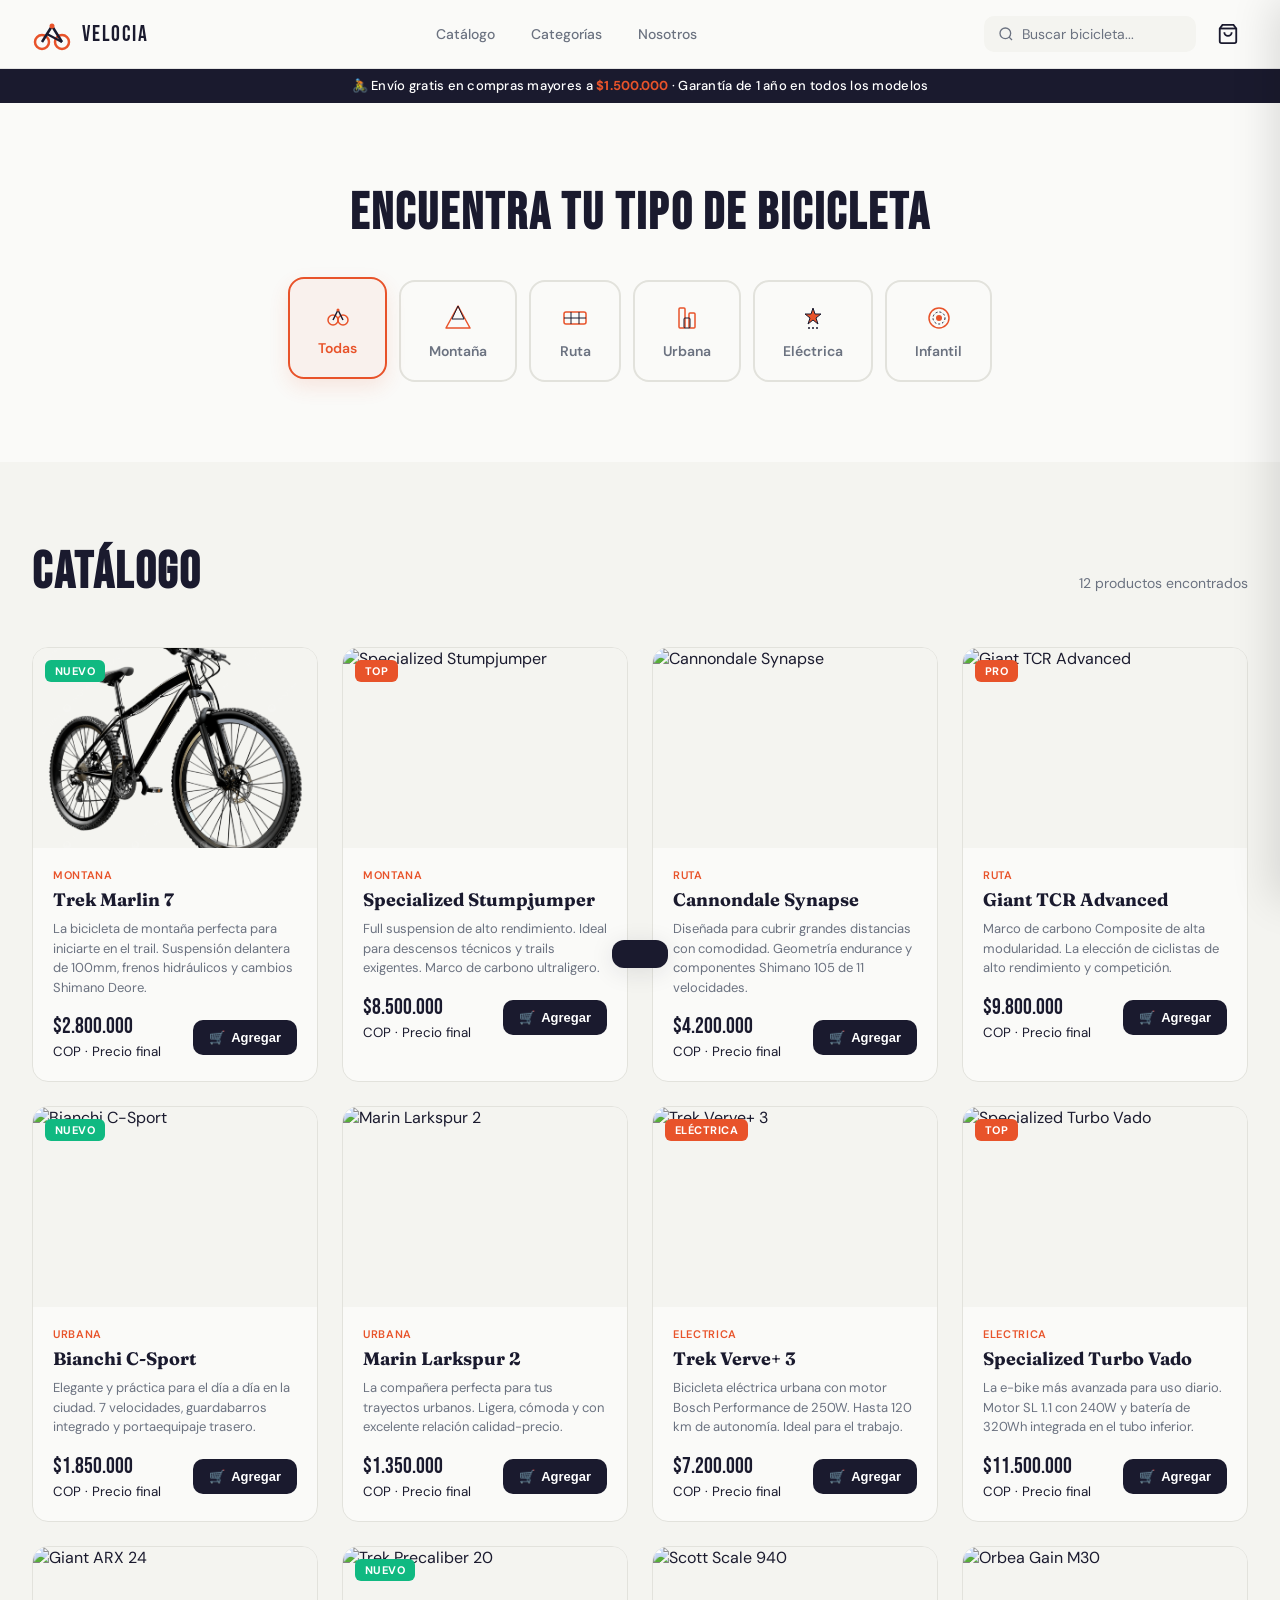
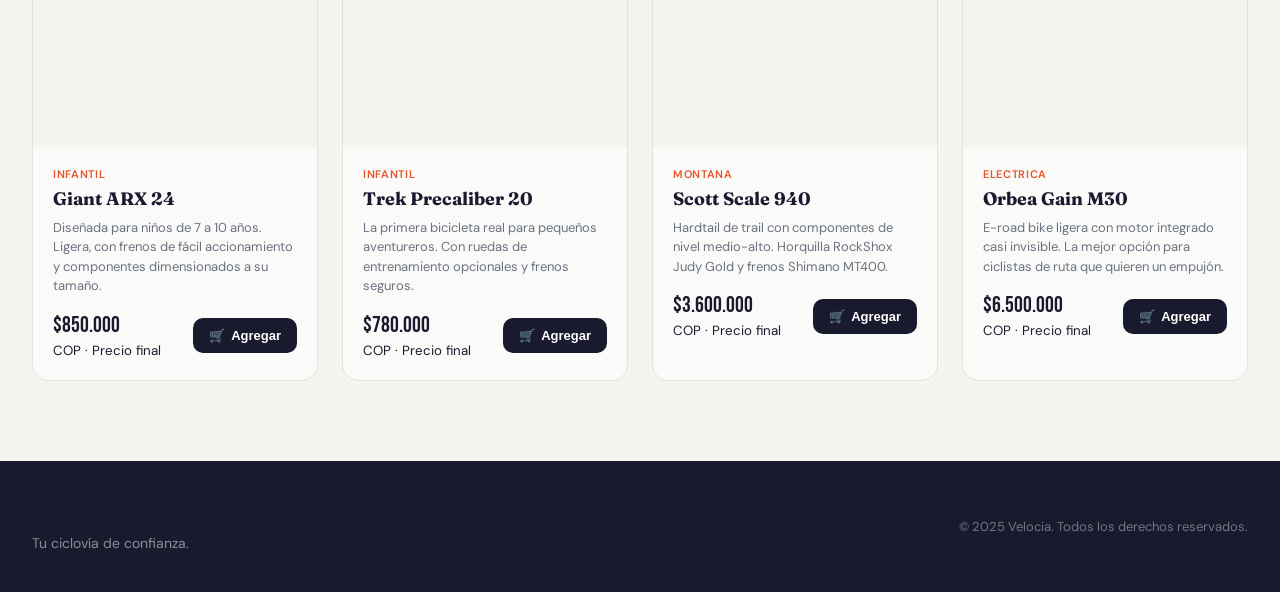
==== catalogo.html @ b2448e9e "Add files via upload" ====
<!DOCTYPE html>
<html lang="es">
<head>
  <meta charset="UTF-8">
  <meta name="viewport" content="width=device-width, initial-scale=1.0">
  <title>VELOCIA — Catálogo de Bicicletas</title>
  <link rel="preconnect" href="https://fonts.googleapis.com">
  <link href="https://fonts.googleapis.com/css2?family=Bebas+Neue&family=DM+Sans:wght@300;400;500;600&family=Fraunces:ital,wght@0,300;0,700;1,400&display=swap" rel="stylesheet">
  <link rel="stylesheet" href="styles.css">
</head>
<body>

  <!-- NAVBAR -->
  <nav id="navbar">
    <div class="nav-inner">
      <a href="index.html" class="nav-logo">
        <svg viewBox="0 0 40 40" fill="none" xmlns="http://www.w3.org/2000/svg">
          <circle cx="10" cy="28" r="7" stroke="#E8532A" stroke-width="2.5" fill="none"/>
          <circle cx="30" cy="28" r="7" stroke="#E8532A" stroke-width="2.5" fill="none"/>
          <path d="M10 28 L20 12 L30 28" stroke="#1A1A2E" stroke-width="2.5" stroke-linejoin="round" fill="none"/>
          <path d="M15 20 L30 28" stroke="#1A1A2E" stroke-width="2" fill="none"/>
          <circle cx="20" cy="12" r="2.5" fill="#E8532A"/>
        </svg>
        <span class="nav-logo-text">VELOCIA</span>
      </a>
      <div class="nav-menu">
        <a href="catalogo.html" class="nav-link">Catálogo</a>
        <a href="index.html" class="nav-link">Categorías</a>
        <a href="nosotros.html" class="nav-link">Nosotros</a>
      </div>
      <div class="nav-actions">
        <div class="search-box">
          <svg width="16" height="16" viewBox="0 0 24 24" fill="none" stroke="currentColor" stroke-width="2"><circle cx="11" cy="11" r="8"/><path d="m21 21-4.35-4.35"/></svg>
          <input type="text" id="searchInput" placeholder="Buscar bicicleta...">
        </div>
        <button class="cart-btn" id="cartToggle" aria-label="Carrito">
          <svg width="22" height="22" viewBox="0 0 24 24" fill="none" stroke="currentColor" stroke-width="2"><path d="M6 2 3 6v14a2 2 0 0 0 2 2h14a2 2 0 0 0 2-2V6l-3-4z"/><line x1="3" y1="6" x2="21" y2="6"/><path d="M16 10a4 4 0 0 1-8 0"/></svg>
          <span class="cart-count" id="cartCount">0</span>
        </button>
      </div>
    </div>
  </nav>

  <!-- PROMO BAR -->
  <div class="promo-bar">
    🚴 Envío gratis en compras mayores a <span>$1.500.000</span> · Garantía de 1 año en todos los modelos
  </div>

  <!-- CATEGORIAS -->
  <section id="categorias" class="section-pad">
    <div class="container">
      <h2 class="section-title">Encuentra tu tipo de bicicleta</h2>
      <div class="cats-grid">
        <button class="cat-card active" data-cat="todos">
          <img class="cat-icon" src="img/cat-todas.svg" alt="Todas">
          <span>Todas</span>
        </button>
        <button class="cat-card" data-cat="montana">
          <img class="cat-icon" src="img/cat-montana.svg" alt="Montaña">
          <span>Montaña</span>
        </button>
        <button class="cat-card" data-cat="ruta">
          <img class="cat-icon" src="img/cat-ruta.svg" alt="Ruta">
          <span>Ruta</span>
        </button>
        <button class="cat-card" data-cat="urbana">
          <img class="cat-icon" src="img/cat-urbana.svg" alt="Urbana">
          <span>Urbana</span>
        </button>
        <button class="cat-card" data-cat="electrica">
          <img class="cat-icon" src="img/cat-electrica.svg" alt="Eléctrica">
          <span>Eléctrica</span>
        </button>
        <button class="cat-card" data-cat="infantil">
          <img class="cat-icon" src="img/cat-infantil.svg" alt="Infantil">
          <span>Infantil</span>
        </button>
      </div>
    </div>
  </section>

  <!-- CATALOGO -->
  <section id="catalogo" class="section-pad bg-light">
    <div class="container">
      <div class="catalogo-header">
        <h2 class="section-title">Catálogo</h2>
        <p id="resultCount" class="result-count"></p>
      </div>
      <div id="productGrid" class="product-grid"></div>
    </div>
  </section>

  <!-- FOOTER -->
  <footer>
    <div class="container footer-inner">
      <div class="footer-brand">
        <span class="nav-logo-text" style="font-size:22px">VELOCIA</span>
        <p>Tu ciclovía de confianza.</p>
      </div>
      <div class="footer-links">
        <span>© 2025 Velocia. Todos los derechos reservados.</span>
      </div>
    </div>
  </footer>

  <!-- CARRITO SIDEBAR -->
  <div id="cartOverlay" class="cart-overlay"></div>
  <aside id="cartSidebar" class="cart-sidebar">
    <div class="cart-header">
      <h3>Tu Carrito 🛒</h3>
      <button class="cart-close" id="cartClose">✕</button>
    </div>
    <div id="cartItems" class="cart-items"></div>
    <div class="cart-footer" id="cartFooter" style="display:none">
      <div class="cart-total-row">
        <span>Total</span>
        <span id="cartTotal" class="cart-total-amount">$0</span>
      </div>
      <button class="btn-primary full" id="btnComprar">Finalizar Compra</button>
      <button class="btn-ghost-red full" id="btnVaciar">Vaciar carrito</button>
    </div>
    <div id="cartEmpty" class="cart-empty">
      <span style="font-size:3rem">🚲</span>
      <p>Tu carrito está vacío.<br>¡Agrega tu primera bicicleta!</p>
    </div>
  </aside>

  <!-- TOAST -->
  <div id="toast" class="toast"></div>

  <!-- MODAL PRODUCTO -->
  <div id="productModal" class="modal-overlay">
    <div class="modal-box" id="modalBox"></div>
  </div>

  <script type="module">
    import './models.js';
    import './data.js';
    import './ui.js';
  </script>
</body>
</html>
---- styles.css ----
/* ===================== RESET & ROOT ===================== */
:root {
  --negro: #1A1A2E;
  --naranja: #E8532A;
  --naranja-suave: #F97316;
  --gris: #F4F4F0;
  --gris-medio: #E2E2DC;
  --blanco: #FAFAF8;
  --texto: #1A1A2E;
  --texto-suave: #6B7280;
  --sombra: 0 4px 24px rgba(26,26,46,0.10);
  --radius: 16px;
}
* { margin: 0; padding: 0; box-sizing: border-box; }
html { scroll-behavior: smooth; }
body {
  font-family: 'DM Sans', sans-serif;
  background: var(--blanco);
  color: var(--texto);
  overflow-x: hidden;
}

/* ===================== NAVBAR ===================== */
#navbar {
  position: fixed; top: 0; left: 0; right: 0; z-index: 1000;
  background: rgba(250,250,248,0.96);
  backdrop-filter: blur(14px);
  border-bottom: 1px solid rgba(26,26,46,0.08);
}
.nav-inner {
  max-width: 1280px; margin: 0 auto;
  display: flex; align-items: center; justify-content: space-between;
  padding: 0 32px; height: 68px;
}
.nav-logo { display: flex; align-items: center; gap: 10px; text-decoration: none; }
.nav-logo svg { width: 40px; height: 40px; }
.nav-logo-text {
  font-family: 'Bebas Neue', cursive;
  font-size: 22px; letter-spacing: 0.08em;
  color: var(--negro);
}
.nav-menu { display: flex; gap: 4px; align-items: center; }
.nav-link {
  text-decoration: none; color: var(--texto-suave);
  font-size: 14px; font-weight: 500;
  padding: 8px 16px; border-radius: 10px;
  transition: all 0.2s;
}
.nav-link:hover { color: var(--naranja); background: rgba(232,83,42,0.07); }
.nav-actions { display: flex; align-items: center; gap: 12px; }
.search-box {
  display: flex; align-items: center; gap: 8px;
  background: var(--gris); border-radius: 10px;
  padding: 9px 14px;
}
.search-box svg { color: var(--texto-suave); flex-shrink: 0; }
.search-box input {
  border: none; background: none; outline: none;
  font-family: 'DM Sans', sans-serif; font-size: 14px;
  color: var(--texto); width: 160px;
}
.search-box input::placeholder { color: var(--texto-suave); }
.cart-btn {
  position: relative; background: none; border: none; cursor: pointer;
  padding: 9px; border-radius: 10px; transition: background 0.2s; display: flex;
}
.cart-btn:hover { background: rgba(232,83,42,0.07); }
.cart-btn svg { color: var(--negro); }
.cart-count {
  position: absolute; top: 3px; right: 3px;
  background: var(--naranja); color: #fff;
  font-size: 10px; font-weight: 700;
  width: 18px; height: 18px; border-radius: 50%;
  display: none; align-items: center; justify-content: center;
}
.cart-count.visible { display: flex; }

/* ===================== PROMO BAR ===================== */
.promo-bar {
  background: var(--negro); color: #fff;
  text-align: center; font-size: 13px; padding: 9px;
  margin-top: 68px; font-weight: 500; letter-spacing: 0.02em;
}
.promo-bar span { color: var(--naranja); font-weight: 700; }

/* ===================== HERO ===================== */
#hero {
  min-height: 90vh; display: flex; align-items: center;
  position: relative; overflow: hidden;
  background: linear-gradient(130deg, #f7f5f0 0%, #fff0ec 60%, #faf8f4 100%);
}
.hero-bg { position: absolute; inset: 0; pointer-events: none; overflow: hidden; }
.hero-circle {
  position: absolute; border-radius: 50%;
}
.c1 {
  width: 600px; height: 600px; top: -150px; right: -150px;
  background: radial-gradient(circle, rgba(232,83,42,0.10), transparent 70%);
  animation: floatA 10s ease-in-out infinite;
}
.c2 {
  width: 350px; height: 350px; bottom: -80px; left: -80px;
  background: radial-gradient(circle, rgba(26,26,46,0.06), transparent 70%);
  animation: floatA 14s ease-in-out infinite reverse;
}
.hero-stripe {
  position: absolute; top: 0; right: 30%; width: 3px; height: 100%;
  background: linear-gradient(to bottom, transparent, rgba(232,83,42,0.15), transparent);
}
@keyframes floatA {
  0%, 100% { transform: translate(0,0); }
  50% { transform: translate(20px, -20px); }
}
.hero-content {
  max-width: 1280px; margin: 0 auto; padding: 100px 32px 60px;
  display: grid; grid-template-columns: 1fr 1fr;
  gap: 60px; align-items: center; width: 100%;
}
.hero-tag {
  display: inline-block; background: rgba(232,83,42,0.10);
  color: var(--naranja); font-size: 13px; font-weight: 600;
  padding: 6px 14px; border-radius: 20px; margin-bottom: 20px;
  letter-spacing: 0.02em;
}
.hero-title {
  font-family: 'Bebas Neue', cursive;
  font-size: clamp(64px, 8vw, 110px);
  line-height: 0.92; letter-spacing: 0.03em;
  color: var(--negro); margin-bottom: 24px;
}
.hero-title em {
  font-family: 'Fraunces', serif;
  font-style: italic; color: var(--naranja);
  font-weight: 700;
}
.hero-sub {
  font-size: 17px; color: var(--texto-suave);
  max-width: 420px; line-height: 1.6; margin-bottom: 36px;
}
.hero-btns { display: flex; gap: 14px; align-items: center; flex-wrap: wrap; margin-bottom: 40px; }
.btn-primary {
  background: var(--naranja); color: #fff;
  padding: 14px 30px; border-radius: 12px; text-decoration: none;
  font-weight: 600; font-size: 15px; border: none; cursor: pointer;
  transition: all 0.2s; display: inline-block;
}
.btn-primary:hover { background: #d44621; transform: translateY(-2px); box-shadow: 0 8px 24px rgba(232,83,42,0.3); }
.btn-ghost {
  background: none; border: none; cursor: pointer;
  color: var(--negro); font-size: 15px; font-weight: 500;
  text-decoration: none; transition: color 0.2s;
}
.btn-ghost:hover { color: var(--naranja); }
.hero-stats { display: flex; gap: 32px; }
.stat span { font-family: 'Bebas Neue', cursive; font-size: 32px; color: var(--negro); }
.stat p { font-size: 13px; color: var(--texto-suave); }
.hero-img-wrap {
  position: relative; display: flex; justify-content: center; align-items: center;
}
.hero-badge {
  position: absolute; top: 20px; right: 20px;
  background: var(--naranja); color: #fff;
  font-family: 'Bebas Neue', cursive; font-size: 16px;
  letter-spacing: 0.06em; padding: 8px 16px;
  border-radius: 8px; z-index: 2;
}
.hero-bike-visual {
  background: rgba(232,83,42,0.05); border-radius: 50%;
  width: 420px; height: 420px;
  display: flex; align-items: center; justify-content: center;
  animation: floatA 6s ease-in-out infinite;
}
.bike-svg { width: 340px; height: 220px; }

/* ===================== UTILS ===================== */
.container { max-width: 1280px; margin: 0 auto; padding: 0 32px; }
.section-pad { padding: 80px 0; }
.bg-light { background: var(--gris); }
.section-title {
  font-family: 'Bebas Neue', cursive;
  font-size: clamp(36px, 4vw, 52px);
  letter-spacing: 0.04em; color: var(--negro); margin-bottom: 8px;
  text-align: center;
}
.section-title.left { text-align: left; }
.section-sup {
  font-size: 13px; font-weight: 600; color: var(--naranja);
  text-transform: uppercase; letter-spacing: 0.08em; margin-bottom: 10px;
}

/* ===================== CATEGORIAS ===================== */
.cats-grid {
  display: flex; gap: 12px; flex-wrap: wrap; justify-content: center; margin-top: 36px;
}
.cat-card {
  display: flex; flex-direction: column; align-items: center; gap: 8px;
  background: var(--blanco); border: 2px solid var(--gris-medio);
  border-radius: 16px; padding: 20px 28px; cursor: pointer;
  font-family: 'DM Sans', sans-serif; font-size: 14px; font-weight: 600;
  color: var(--texto-suave); transition: all 0.2s;
}
.cat-card:hover, .cat-card.active {
  border-color: var(--naranja); color: var(--naranja);
  background: rgba(232,83,42,0.05); transform: translateY(-3px);
  box-shadow: 0 8px 20px rgba(232,83,42,0.12);
}
.cat-icon { width: 32px; height: 32px; }

/* ===================== CATALOGO ===================== */
.catalogo-header {
  display: flex; align-items: baseline; justify-content: space-between; flex-wrap: wrap;
  margin-bottom: 36px; gap: 12px;
}
.result-count { color: var(--texto-suave); font-size: 14px; }
.product-grid {
  display: grid;
  grid-template-columns: repeat(auto-fill, minmax(280px, 1fr));
  gap: 24px;
}
.product-card {
  background: var(--blanco); border-radius: var(--radius);
  border: 1px solid var(--gris-medio);
  overflow: hidden; transition: all 0.3s; cursor: pointer;
  animation: fadeUp 0.5s ease both;
}
.product-card:hover {
  transform: translateY(-6px);
  box-shadow: 0 20px 40px rgba(26,26,46,0.12);
  border-color: var(--naranja);
}
@keyframes fadeUp {
  from { opacity: 0; transform: translateY(20px); }
  to { opacity: 1; transform: translateY(0); }
}
.card-img-wrap {
  background: var(--gris); height: 200px;
  display: flex; align-items: center; justify-content: center;
  position: relative; overflow: hidden;
}
.card-img {
  width: 100%; height: 100%; object-fit: cover;
  transition: transform 0.3s;
}
.product-card:hover .card-img { transform: scale(1.08); }
.card-badge {
  position: absolute; top: 12px; left: 12px;
  background: var(--naranja); color: #fff;
  font-size: 11px; font-weight: 700; padding: 4px 10px; border-radius: 6px;
  text-transform: uppercase; letter-spacing: 0.04em;
}
.card-badge.new { background: #10B981; }
.card-body { padding: 20px; }
.card-cat {
  font-size: 11px; font-weight: 600; color: var(--naranja);
  text-transform: uppercase; letter-spacing: 0.06em; margin-bottom: 6px;
}
.card-name { font-family: 'Fraunces', serif; font-size: 18px; font-weight: 700; margin-bottom: 8px; color: var(--negro); }
.card-desc { font-size: 13px; color: var(--texto-suave); line-height: 1.5; margin-bottom: 16px; }
.card-footer { display: flex; align-items: center; justify-content: space-between; }
.card-price { font-family: 'Bebas Neue', cursive; font-size: 22px; color: var(--negro); }
.card-price small { font-family: 'DM Sans', sans-serif; font-size: 12px; color: var(--texto-suave); display: block; font-weight: 400; }
.btn-add {
  background: var(--negro); color: #fff;
  border: none; padding: 10px 16px; border-radius: 10px;
  font-size: 13px; font-weight: 600; cursor: pointer;
  transition: all 0.2s; display: flex; align-items: center; gap: 6px;
}
.btn-add:hover { background: var(--naranja); transform: scale(1.05); }

/* ===================== NOSOTROS ===================== */
.nosotros-wrap { display: grid; grid-template-columns: 1fr 1fr; gap: 64px; align-items: center; }
.nosotros-desc { color: var(--texto-suave); line-height: 1.7; margin: 20px 0 28px; font-size: 15px; }
.nosotros-features { list-style: none; display: flex; flex-direction: column; gap: 10px; }
.nosotros-features li { font-size: 14px; font-weight: 500; color: var(--texto); }
.nosotros-visual { display: grid; grid-template-columns: 1fr 1fr; grid-template-rows: 1fr 1fr; gap: 16px; }
.visual-card {
  background: var(--negro); color: #fff;
  border-radius: 16px; padding: 28px 24px;
  font-family: 'Bebas Neue', cursive; font-size: 36px; line-height: 1.1;
  display: flex; flex-direction: column; gap: 6px;
}
.visual-card small { font-family: 'DM Sans', sans-serif; font-size: 13px; font-weight: 400; opacity: 0.7; }
.vc1 { background: var(--naranja); grid-column: 1; }
.vc2 { background: var(--negro); grid-column: 2; }
.vc3 { background: var(--gris); color: var(--negro); font-size: 40px; grid-column: 1 / 3; text-align: center; padding: 24px; }
.vc3 small { color: var(--texto-suave); }

/* ===================== FOOTER ===================== */
footer { background: var(--negro); color: #fff; padding: 40px 0; }
.footer-inner { display: flex; align-items: center; justify-content: space-between; flex-wrap: wrap; gap: 20px; }
.footer-brand p { font-size: 14px; color: rgba(255,255,255,0.5); margin-top: 6px; }
.footer-links { color: rgba(255,255,255,0.4); font-size: 13px; }

/* ===================== CARRITO SIDEBAR ===================== */
.cart-overlay {
  position: fixed; inset: 0; background: rgba(0,0,0,0.4); z-index: 1100;
  opacity: 0; pointer-events: none; transition: opacity 0.3s;
}
.cart-overlay.open { opacity: 1; pointer-events: auto; }
.cart-sidebar {
  position: fixed; top: 0; right: 0; width: 400px; max-width: 95vw; height: 100vh;
  background: var(--blanco); z-index: 1200;
  transform: translateX(100%); transition: transform 0.35s cubic-bezier(0.4,0,0.2,1);
  display: flex; flex-direction: column; box-shadow: -8px 0 40px rgba(0,0,0,0.12);
}
.cart-sidebar.open { transform: translateX(0); }
.cart-header {
  display: flex; align-items: center; justify-content: space-between;
  padding: 24px; border-bottom: 1px solid var(--gris-medio);
}
.cart-header h3 { font-family: 'Fraunces', serif; font-size: 20px; font-weight: 700; }
.cart-close { background: none; border: none; cursor: pointer; font-size: 18px; color: var(--texto-suave); padding: 4px 8px; border-radius: 6px; }
.cart-close:hover { background: var(--gris); }
.cart-items { flex: 1; overflow-y: auto; padding: 16px; display: flex; flex-direction: column; gap: 12px; }
.cart-item {
  background: var(--gris); border-radius: 12px; padding: 16px;
  display: grid; grid-template-columns: auto 1fr auto;
  gap: 12px; align-items: center;
}
.cart-item-emoji { width: 50px; height: 50px; flex-shrink: 0; }
.cart-item-emoji img { width: 100%; height: 100%; object-fit: cover; border-radius: 8px; }
.cart-item-info { min-width: 0; }
.cart-item-name { font-weight: 600; font-size: 14px; margin-bottom: 4px; white-space: nowrap; overflow: hidden; text-overflow: ellipsis; }
.cart-item-price { font-size: 13px; color: var(--naranja); font-weight: 600; }
.cart-item-right { display: flex; flex-direction: column; align-items: flex-end; gap: 8px; }
.qty-ctrl { display: flex; align-items: center; gap: 6px; }
.qty-btn {
  background: var(--blanco); border: 1px solid var(--gris-medio);
  border-radius: 6px; width: 26px; height: 26px; cursor: pointer;
  font-size: 16px; font-weight: 700; transition: all 0.15s;
  display: flex; align-items: center; justify-content: center;
}
.qty-btn:hover { background: var(--naranja); color: #fff; border-color: var(--naranja); }
.qty-num { font-weight: 700; font-size: 14px; min-width: 20px; text-align: center; }
.btn-remove { background: none; border: none; cursor: pointer; color: #EF4444; font-size: 13px; font-weight: 500; }
.btn-remove:hover { text-decoration: underline; }
.cart-empty { display: flex; flex-direction: column; align-items: center; justify-content: center; flex: 1; gap: 12px; color: var(--texto-suave); text-align: center; padding: 40px; line-height: 1.5; }
.cart-footer { padding: 20px; border-top: 1px solid var(--gris-medio); display: flex; flex-direction: column; gap: 12px; }
.cart-total-row { display: flex; justify-content: space-between; align-items: center; }
.cart-total-row span:first-child { font-weight: 600; font-size: 16px; }
.cart-total-amount { font-family: 'Bebas Neue', cursive; font-size: 28px; color: var(--naranja); }
.full { width: 100%; justify-content: center; }
.btn-ghost-red {
  background: none; border: 2px solid #EF4444; color: #EF4444;
  padding: 10px 20px; border-radius: 12px; cursor: pointer;
  font-size: 14px; font-weight: 600; transition: all 0.2s;
}
.btn-ghost-red:hover { background: #EF4444; color: #fff; }

/* ===================== TOAST ===================== */
.toast {
  position: fixed; bottom: 32px; left: 50%; transform: translateX(-50%) translateY(100px);
  background: var(--negro); color: #fff; padding: 14px 28px; border-radius: 12px;
  font-size: 14px; font-weight: 500; z-index: 2000;
  transition: transform 0.3s cubic-bezier(0.4,0,0.2,1);
  pointer-events: none; white-space: nowrap; box-shadow: var(--sombra);
}
.toast.show { transform: translateX(-50%) translateY(0); }

/* ===================== MODAL ===================== */
.modal-overlay {
  position: fixed; inset: 0; background: rgba(0,0,0,0.5); z-index: 1500;
  display: none; align-items: center; justify-content: center; padding: 20px;
}
.modal-overlay.open { display: flex; }
.modal-box {
  background: var(--blanco); border-radius: 20px;
  max-width: 520px; width: 100%; padding: 36px;
  box-shadow: 0 24px 80px rgba(0,0,0,0.2);
  animation: fadeUp 0.3s ease;
}
.modal-img { width: 100%; max-height: 240px; object-fit: cover; border-radius: 12px; margin-bottom: 20px; }
.modal-cat { font-size: 12px; font-weight: 700; color: var(--naranja); text-transform: uppercase; letter-spacing: 0.08em; margin-bottom: 8px; }
.modal-name { font-family: 'Fraunces', serif; font-size: 26px; font-weight: 700; margin-bottom: 12px; }
.modal-desc { color: var(--texto-suave); line-height: 1.6; margin-bottom: 20px; }
.modal-specs { background: var(--gris); border-radius: 12px; padding: 16px; margin-bottom: 24px; }
.modal-specs h4 { font-size: 13px; font-weight: 700; margin-bottom: 10px; color: var(--texto-suave); text-transform: uppercase; letter-spacing: 0.06em; }
.spec-row { display: flex; justify-content: space-between; font-size: 14px; padding: 6px 0; border-bottom: 1px solid var(--gris-medio); }
.spec-row:last-child { border: none; }
.spec-row span:last-child { font-weight: 600; }
.modal-footer { display: flex; align-items: center; justify-content: space-between; gap: 16px; }
.modal-price { font-family: 'Bebas Neue', cursive; font-size: 32px; color: var(--naranja); }
.modal-actions { display: flex; gap: 10px; }
.btn-modal-close { background: var(--gris); border: none; color: var(--texto); padding: 12px 20px; border-radius: 12px; cursor: pointer; font-size: 14px; font-weight: 600; }
.btn-modal-add { }

/* ===================== RESPONSIVE ===================== */
@media (max-width: 900px) {
  .hero-content { grid-template-columns: 1fr; gap: 40px; }
  .hero-img-wrap { display: none; }
  .nosotros-wrap { grid-template-columns: 1fr; }
  .nav-menu { display: none; }
  .search-box input { width: 110px; }
}
@media (max-width: 600px) {
  .nav-inner { padding: 0 16px; }
  .container { padding: 0 16px; }
  .hero-content { padding: 90px 16px 50px; }
  .hero-title { font-size: 56px; }
  .cats-grid { gap: 8px; }
  .cat-card { padding: 14px 18px; }
  .cart-sidebar { width: 100vw; }
}
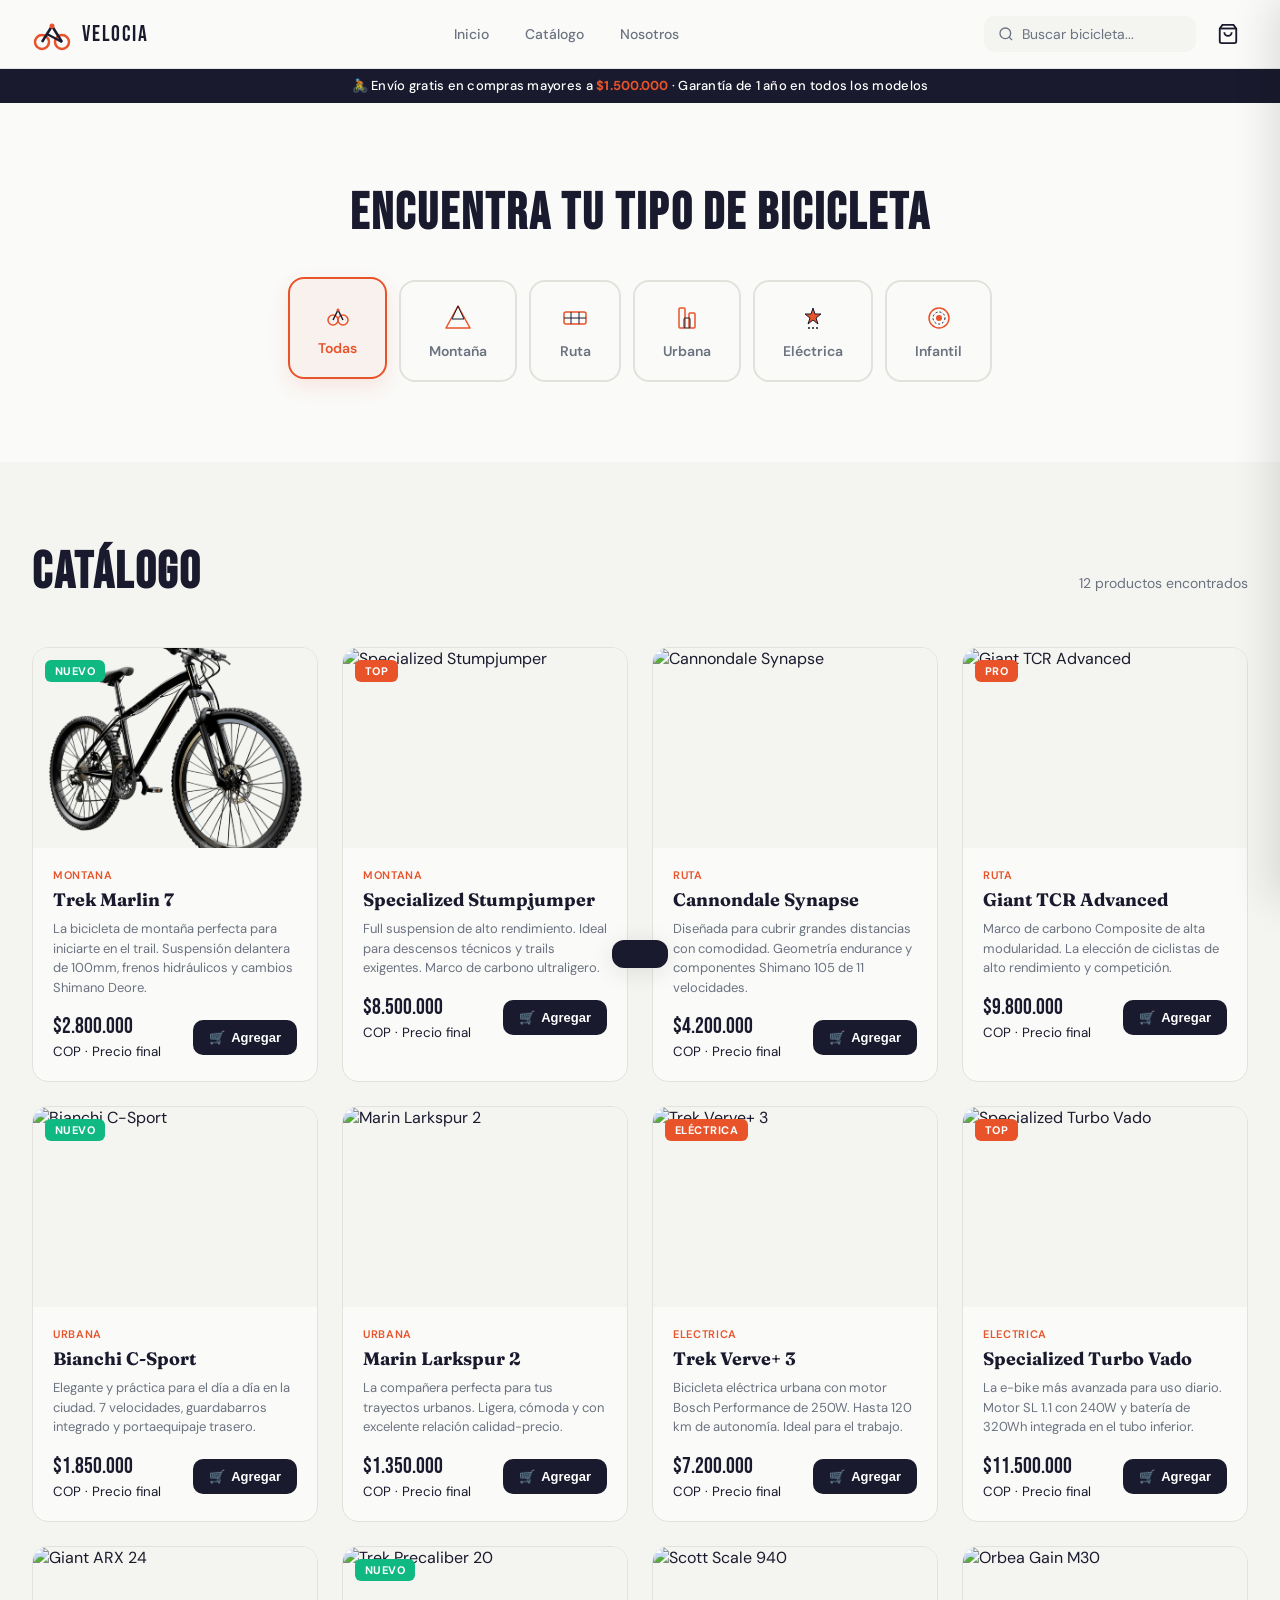
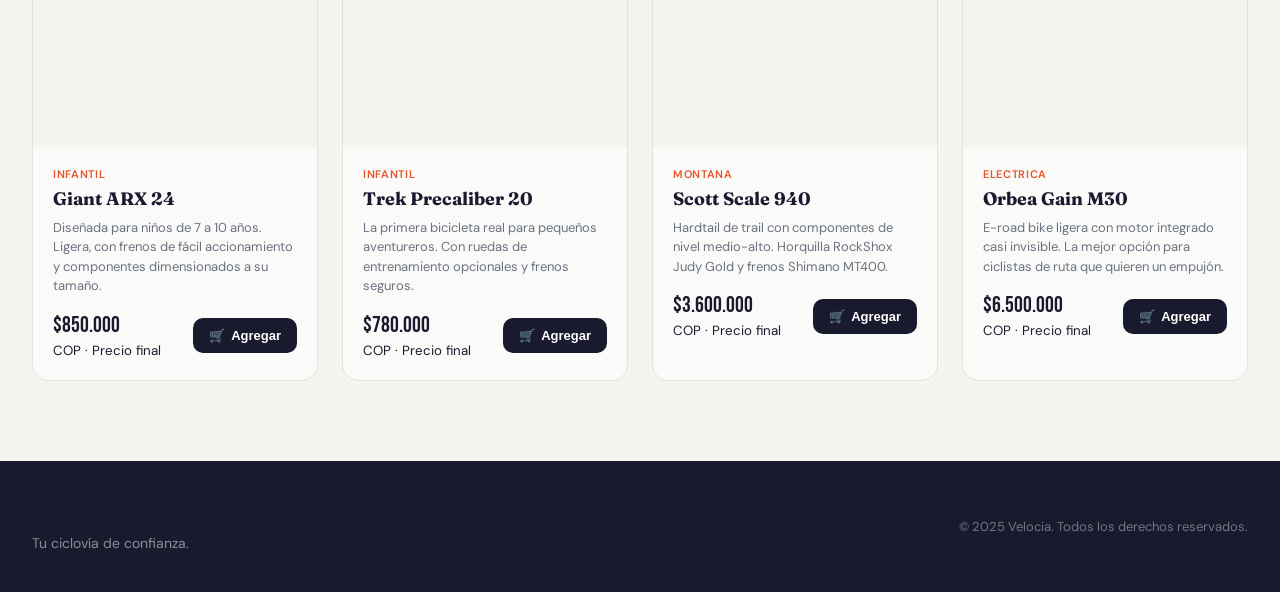
==== commit c88aef0c: "Correción errores" ====
--- a/catalogo.html
+++ b/catalogo.html
@@ -24,8 +24,8 @@
         <span class="nav-logo-text">VELOCIA</span>
       </a>
       <div class="nav-menu">
+        <a href="index.html" class="nav-link">Inicio</a>
         <a href="catalogo.html" class="nav-link">Catálogo</a>
-        <a href="index.html" class="nav-link">Categorías</a>
         <a href="nosotros.html" class="nav-link">Nosotros</a>
       </div>
       <div class="nav-actions">
